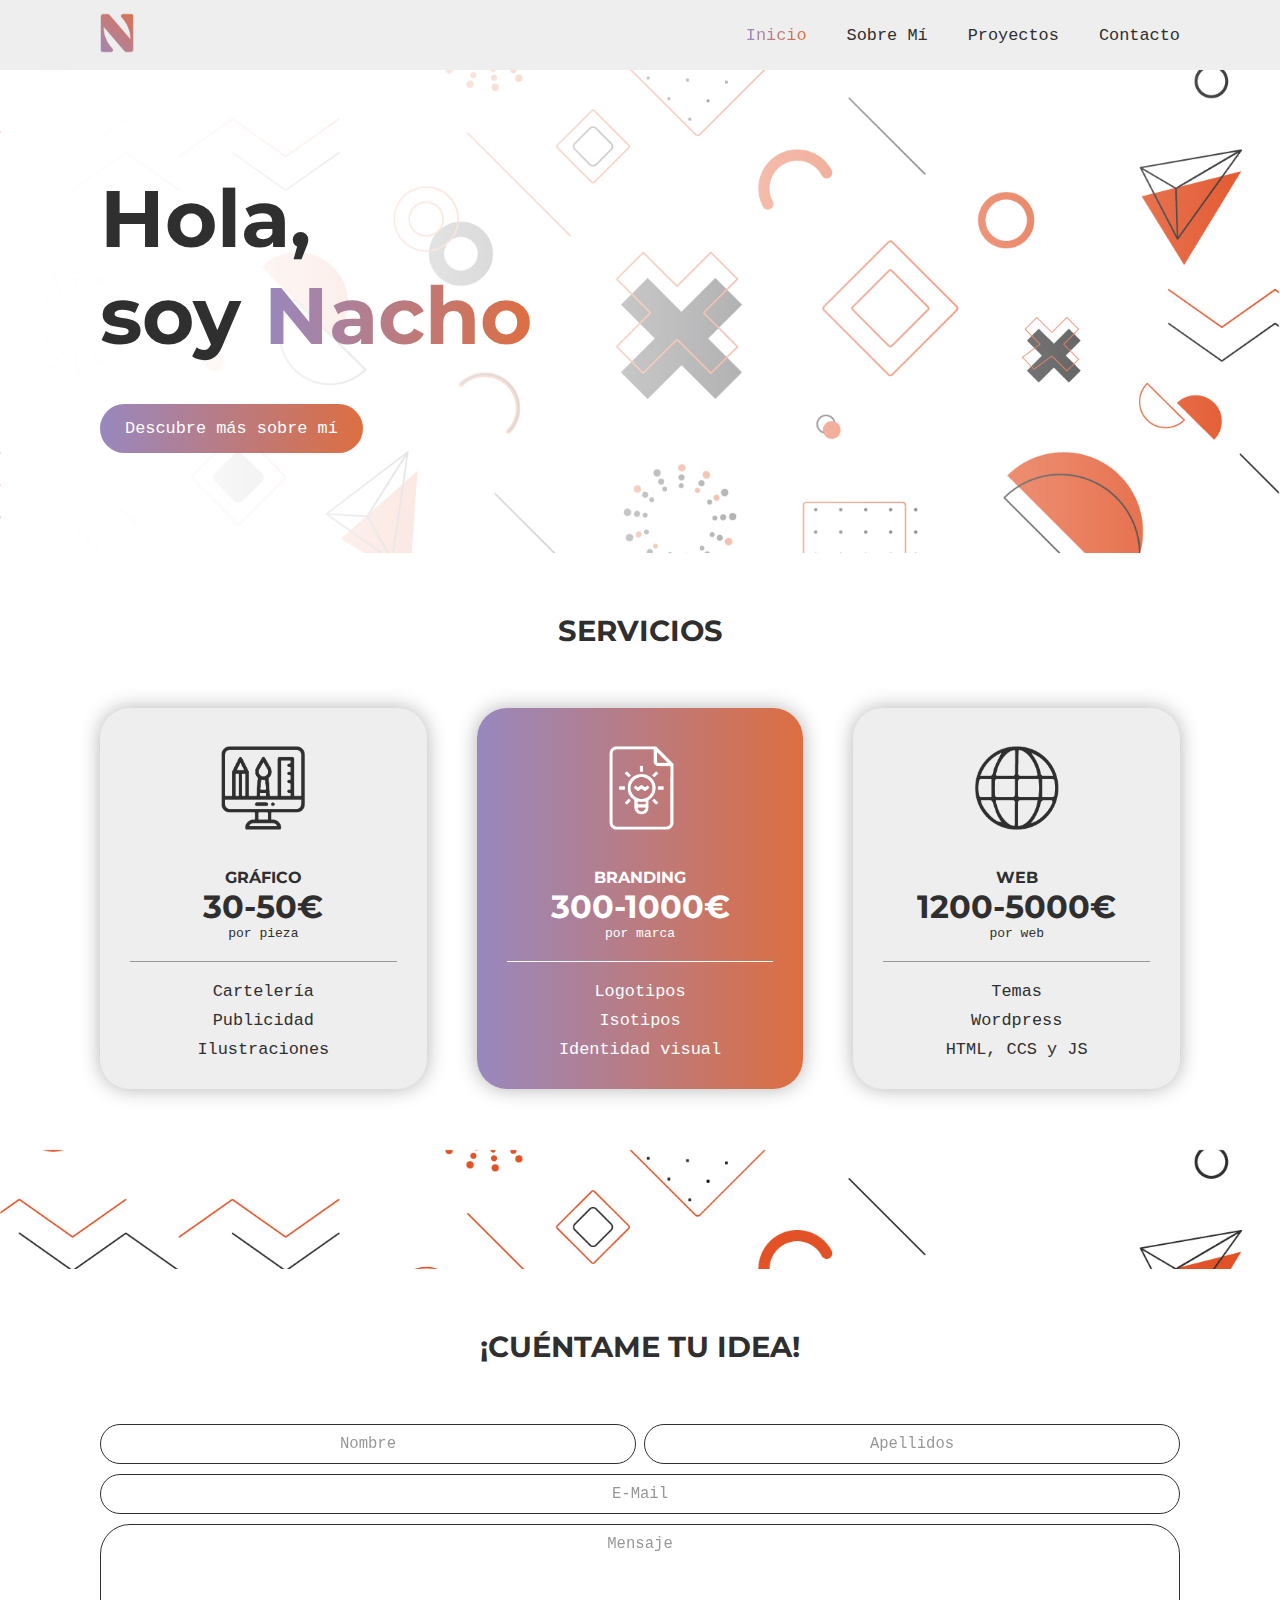
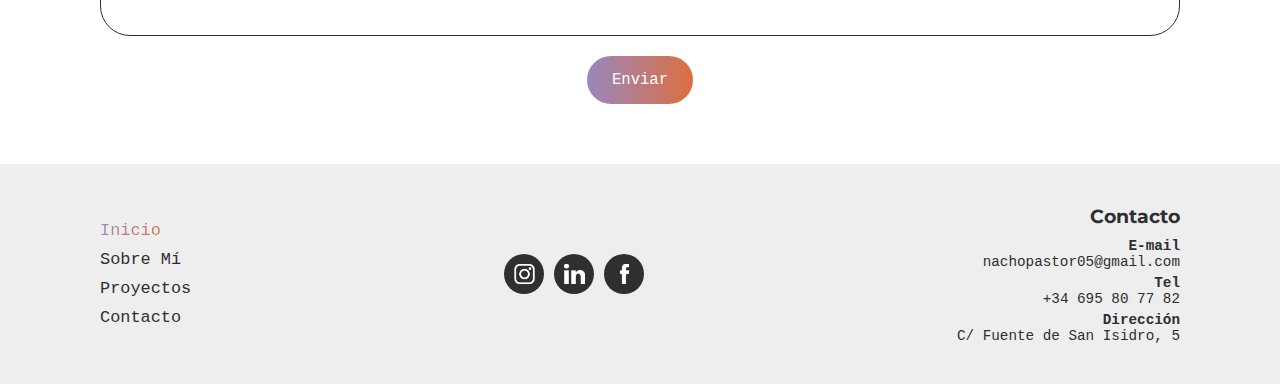
==== index.html @ 2adbc7d2 "portfolio completo" ====
<!DOCTYPE html>
<html>
<head>
	<meta charset="utf-8">
	<meta name="viewport" content="width=device-width, initial-scale=1"> <!-- Para poder realizar el responsive -->
	<title>Proyecto</title>
	<link rel="stylesheet" type="text/css" href="css/estilo.css"> <!-- Conexión del HTML con el archivo de estilos CSS -->
	<link rel="preconnect" href="https://fonts.googleapis.com">
	<link rel="preconnect" href="https://fonts.gstatic.com" crossorigin>
	<link href="https://fonts.googleapis.com/css2?family=Montserrat:wght@700&display=swap" rel="stylesheet">
</head>
<body>
	<header> <!-- Este es el header de la web, dónde se encuentran el logotipo (insertado mediante una imagen) y el menú de navegación, que se hace responsive convirtiéndose en menú de hamburguesa -->
		<a href="index.html"><img src="img/logo.png"></a> <!-- Logotipo -->
		<a href="#" class="abrir"> <!-- Botón hamburguesa -->
			<span></span>
			<span></span>
			<span></span>
		</a>
		<nav> <!-- Menú navegación -->
			<a href="#" class="cerrar">x</a> <!-- Botón de cerrar el menú cuando está responsive -->
			<ul> <!-- Lista con enlaces a las páginas de la web -->
				<li><a href="index.html" class="activa">Inicio</a></li>
				<li><a href="sobre-mi.html">Sobre Mí</a></li>
				<li><a href="proyectos.html">Proyectos</a></li>
				<li><a href="contacto.html">Contacto</a></li>
			</ul>
		</nav>
	</header>
	<section class="seccion1-inicio"> <!-- 1ª sección de la página "Inicio". Sobre mí -->
		<h1>Hola,<br>soy <span>Nacho</span></h1> <!-- Título de la sección con un span para darle otro color -->
		<a href="sobre-mi.html" class="boton">Descubre más sobre mí</a> <!-- Botón que redirecciona a la página "Sobre mí" -->
	</section>
	<section class="seccion2-inicio"> <!-- 2ª sección de la página "Inicio". Servicios -->
		<h2>Servicios</h2> <!-- Título de la sección -->
		<div class="cartas"> <!-- Caja que contiene las cartas de servicios -->
			<div class="carta"> <!-- Carta de servicio -->
				<img src="img/diseno-grafico.png"> <!-- Icono del servicio -->
				<h4>Gráfico</h4> <!-- Título del servicio -->
				<h1>30-50</h1> <!-- Precio del servicio. En el css se ha añadido un pseudoelemento para añadir el símbolo "€" -->
				<p>por pieza</p> <!-- Texto aclaratorio del precio -->
				<ul> <!-- Lista de posibles tareas a realizar en el servicio -->
					<li>Cartelería</li>
					<li>Publicidad</li>
					<li>Ilustraciones</li>
				</ul>
			</div>
			<div class="carta destacado"> <!-- Carta de servicio destacado -->
				<img src="img/branding.png"> <!-- Icono del servicio -->
				<h4>Branding</h4> <!-- Título del servicio -->
				<h1>300-1000</h1> <!-- Precio del servicio. En el css se ha añadido un pseudoelemento para añadir el símbolo "€" -->
				<p>por marca</p> <!-- Texto aclaratorio del precio -->
				<ul> <!-- Lista de posibles tareas a realizar en el servicio -->
					<li>Logotipos</li>
					<li>Isotipos</li>
					<li>Identidad visual</li>
				</ul>
			</div>
			<div class="carta">
				<img src="img/web.png"> <!-- Icono del servicio -->
				<h4>Web</h4> <!-- Título del servicio -->
				<h1>1200-5000</h1> <!-- Precio del servicio. En el css se ha añadido un pseudoelemento para añadir el símbolo "€" -->
				<p>por web</p> <!-- Texto aclaratorio del precio -->
				<ul> <!-- Lista de posibles tareas a realizar en el servicio -->
					<li>Temas</li>
					<li>Wordpress</li>
					<li>HTML, CCS y JS</li>
				</ul>
			</div>
		</div>
	</section>
	<section class="seccion3-inicio"></section> <!-- 3ª sección de la página "Inicio". Actúa de separador entre la sección 2 y 4 -->
	<section class="seccion4-inicio"> <!-- 4ª sección de la página "Inicio". Contacto -->
		<h2>¡Cuéntame tu idea!</h2> <!-- Título de la sección -->
		<form action="#" method="GET"> <!-- Formulario de contacto -->
			<input type="text" name="nombre" placeholder="Nombre"> <!-- Celda de texto para poner el nombre -->
			<input type="text" name="apellidos" placeholder="Apellidos"> <!-- Celda de texto para poner los apellidos -->
			<input type="text" name="correo" placeholder="E-Mail"> <!-- Celda de texto para ponerl el e-mail -->
			<textarea name="mensaje" placeholder="Mensaje" rows="5"></textarea> <!-- Celda de texto más grande para escribir el mensaje -->
			<input type="submit" value="Enviar" class="boton"> <!-- Botón de enviar formulario (no funcionable). Le he puesto la clase "boton" para que tenga el mismo aspecto que el botón de la sección 1 -->
		</form>
	</section>
	<footer> <!-- Este es el footer de la web, dónde se encuentran el menú de navegación, iconos de redes sociales y los datos de contacto -->
		<nav> <!-- Menú navegación -->
			<ul> <!-- Lista con enlaces a las páginas de la web -->
				<li><a href="index.html" class="activa">Inicio</a></li>
				<li><a href="sobre-mi.html">Sobre Mí</a></li>
				<li><a href="proyectos.html">Proyectos</a></li>
				<li><a href="contacto.html">Contacto</a></li>
			</ul>
		</nav>
		<div class="redes"> <!-- Iconos de las redes sociales -->
			<a href="#"><img src="img/instagram.png"></a>
			<a href="#"><img src="img/linkedin.png"></a>
			<a href="#"><img src="img/facebook.png"></a>
		</div>
		<div class="contacto"> <!-- Widget de datos de contacto -->
			<h3>Contacto</h3> <!-- Título del widget -->
			<p><span>E-mail</span><br>nachopastor05@gmail.com</p> <!-- He puesto la etiqueta "span" en los tres párrafos para poner en negrita lo que haya dentro. La etiqueta "br" es para hacer un salto de línea -->
			<p><span>Tel</span><br>+34 695 80 77 82</p>
			<p><span>Dirección</span><br>C/ Fuente de San Isidro, 5
		</div>
	</footer>

	<script src="js/funciones.js"></script> <!-- Conexión del HTML con el archivo de funciones JS -->
</body>
</html>
---- css/estilo.css ----
*{ /* Estilo para comenzar el diseño sin margenes ni paddings en la página */
	margin: 0;
	padding: 0;
}

/* General para todas las páginas. */

html,body{ /* Este código es para arreglar un problema que se genera cuando inspecciono en el navegador. El problema consiste en que se me genera una franja blanca a la derecha cuando redimensiono la pantalla */
	width: 100%;
	overflow-x: hidden;
}
body{
	display: flex; /* Propiedad para maquetar el  contenido de las páginas */
	flex-direction: column; /* Cambio la dirección de FLEX para que el contenido fluya verticalmente */
	font-family: monospace; /* Determino la tipografía para mi contenido */
	margin-top: 70px; /* Pongo un margen superior igual a la altura del header ya que, el header, al estar en "position: fixed;", se superpone al contenido del body */
}
h1,h2,h3,h4,h5,h6{ /* Determino tipografía y el color para los títulos */
	font-family: 'Montserrat', sans-serif;
	color: #2F2F30;
}
p,li{ /* Determino el color para los párrafos */
	color: #2F2F30;	
}
h2{ /* Defino las propiedades para el H2 ya que será usado para el título de las secciones */
	font-size: 1.8em; /* Cambio el tamaño de letra */
	text-transform: uppercase; /* Pongo todo el texto en mayúsculas, independientemente de como esté escrito en el documento HTML */
	text-align: center; /* Alineo el título al centro */
	margin-bottom: 60px; /* Establezco un espacio inferior para separarlo del elemento que se coloque debajo */
}
header{
	position: fixed; /* Fijo el header para que cuando haga scroll fluya con la página */
	top: 0; /* Lo pego a la parte superior de la ventana */
	right: 0; /* Lo pego a la derecha de la ventana */
	left: 0; /* Lo pego a la izquierda de la ventana */
	display: flex; /* Posiciono los elementos del header en una caja flexible en horizontal (teniendo en cuenta que el valor por defecto de "flex-direction" es "row") */
	justify-content: space-between; /* Separo los elementos para que se me peguen a los laterales */
	align-items: center; /* Centro los elementos en función a "y", es decir, según la altura del header */
	padding: 0 100px; /* Separo los elementos, nada arriba y abajo, y 100px a los laterales */
	height: 70px; /* Le doy una altura al header */
	background-color: #eee; /* Le pongo un color de fondo al header */
	z-index: 1; /* Esto posiciona el header por encima de cualquier elemento para que el contenido de las secciones no se superponga a él */
}
header img{ /* Le doy un alto a la imagen del header, que es el logo de la web */
	height: 40px;
}
header ul{ /* Posiciono la lista del menú del header en horizontal y elimino los puntos de la lista (su estilo por defecto) */
	display: flex;
	list-style: none;
}
header li:not(:last-child){ /* Pongo un margen a la derecha de cada elemento del menú, menos en el último porque no tiene ningún elemento a su derecha */
	margin-right: 40px;
}
header nav a,footer nav a{ /* Tanto a los enlaces del menú de navegación del header como del footer, les quito el subrayado que viene por defecto y les adjudico un color y un tamaño de letra */
	text-decoration: none;
	color: #2F2F30;
	font-size: 1.3em;
}
header nav a:hover,footer nav a:hover,.activa{ /* Cuando el cursor enté encima de cada uno de los enlaces del menú, el texto cambiará de color a un gradiente. También se ha añadido la clase activa para que cambie el color del enlace del navegador del header y del footer cuando se navegue a una página */
    background-image: linear-gradient(to left,#DD6E41,#9888BF);
 	-webkit-background-clip: text; 
  	color: transparent;  
}
.abrir, .cerrar{ /* Para que el menú hamburguesa y la "X" que cierra el menú no se vean hasta que la pantalla no sea menor que la indicada en el responsive */
	display: none;
}
footer{
	display: flex; /* Posiciono los elemetos del footer en horizontal */
	justify-content: space-between; /* Distribuyo los elementos uniformemente: al principio, en el centro y al final del contenedor flex */
	align-items: center;  /* Centro los elementos en función a "y", es decir, según la altura del footer */
	padding: 0 100px; /* Separo los elementos, nada arriba y abajo, y 100px a los laterales */
	height: 220px; /* Le doy una altura al footer */
	background-color: #eee; /* Pongo un color de fondo para el footer */
}
footer ul{ /* Elimino los puntos de la lista que salen por defecto */
	list-style: none;
}
footer li:not(:last-child){ /* Pongo un margen debajo de cada elemento del menú del header, menos en el último porque no tiene ningún elemento debajo */
	margin-bottom: 10px;
}
footer .redes{ /* Posiciono los iconos de las redes sociales en horizontal */
	display: flex;
}
footer .redes a{ /* Estilizo cada uno de los enlaces */
	height: 40px; /* Le doy un alto */
	width: 40px; /* Le doy lo mismo de ancho que de alto para hacer un cuadrado */
	border-radius: 50%; /* Redondeo los bordes a un 50% para que me quede un círculo perfecto */
	background-color: #2F2F30; /* Le pongo un color de fondo */
	position: relative; /* Lo posiciono en "relative" para despues posicionar en "absolute" el icono que corresponda en relación a este elemento  */
}
footer .redes a:not(:last-child){ /* Pongo un margen a la derecha de cada enlace, menos en el último porque no tiene ningún elemento a su derecha */
	margin-right: 10px;
}
footer .redes a:hover{ /* Cambio el color de fondo del enlace al poner el cursor encima */
	background: linear-gradient(to left,#DD6E41,#9888BF);
}
footer .redes img{
	position: absolute; /* Posiciono los iconos en función del elemento inmediato superior con "position: relative" */
	top: 10px; /* Lo separo 10px por arriba */
	left: 10px; /* Lo separo 10px por la izquierda */
	height: 20px; /* Le doy una altura al icono */
}
.contacto{ /* Alineo a la derecha el widget de "Contacto" */
	text-align: right;
}
.contacto h3{ /* Le doy un tamaño al título y un margen inferior para separarlo del elemento que vaya debajo */
	font-size: 1.2em;
	margin-bottom: 10px;
}
.contacto p{ /* Cambio el tamaño de letra de los párrafos del widget de contacto */
	font-size: 1.1em;
}
.contacto p:not(:last-child){ /* Separo los párrafos por abajo del widget de contacto menos del último */
	margin-bottom: 5px;
}
.contacto span{ /* Pongo en negrita el texto en "span" del widget de contacto */
	font-weight: bold;	
}

/* Fin general para todas las páginas. */

/* A partir de aquí no voy a describir todas las propiedades, pues ya ha quedado claro para que sirven en las líneas anteriores */

/* Página Inicio --> index.html */

.seccion1-inicio{ /* Estilizo la 1ª sección de la página */
	background-image: url("../img/sobre-mi.jpg"); /* Pongo una imagen de fondo */
 	background-size: cover; /* Para que la imagen cubra todo el espacio de la sección */
 	background-position: center; /* Posiciono la imagen al centro */
	padding: 100px 100px; /* Separo los elementos 60px arriba y abajo y 100px a los laterales */
}
.seccion1-inicio h1{ /* Le doy un tamaño al título de la sección y pongo un espacio por abajo */
	font-size: 5em;
	margin-bottom: 40px;
}
.seccion1-inicio h1 span{ /* Cambio el color del texto que está dentro del "span" del H1 */
	background-image: linear-gradient(to left,#DD6E41,#9888BF);
 	-webkit-background-clip: text; 
  	color: transparent; 
}
.boton{ /* Estilizo los elementos con la clase "boton" */
	display: inline-block;
	background: linear-gradient(to left,#DD6E41,#9888BF);
	padding: 15px 25px;
	border-radius: 30px;
	text-decoration: none;
	font-size: 1.3em;
	color: white;
	transition: transform 0.5s; /* Tiempo que tardará en cambiar la propiedad "transform" indicada en ".boton:hover" */
}
.boton:hover{ /* Estilizo el botón cuando el cursor esté encima */
	background: transparent;
	box-shadow: inset 0 0 0 2px #2F2F30; /* Le he puesto un borde de 2px con esta propiedad para que me lo coloque por dentro del elemento */
	font-weight: bold;
	color: #2F2F30;
	transform: scale(0.9); /* Escalo el botón a un tamaño 0.9 veces el inicial */
}
.seccion2-inicio,.seccion3-inicio,.seccion4-inicio{ /* Establezco un padding a la 2ª,3ª y 4ª sección de la página */
	padding: 60px 100px;
}
.cartas{ /* Distribuyo el espacio de las cartas de la 2ª sección */
	display: flex;
	justify-content: space-evenly;
	align-items: center;
}
.carta{ /* Estilizo y distribuyo el contenido de cada carta */
	display: flex;
	flex-direction: column;
	justify-content: space-between;
	align-items: center;
	width: 100%;
	border-radius: 30px;
	background-color: #eee;
	padding: 30px;
	text-align: center;
	box-shadow: 0 0 20px 0 rgba(0, 0, 0, 0.3); /* Pongo una sombra exterior a las cartas con una expansión de 20px y un color negro con opacidad al 30% */
}
.carta img{ /* Le doy un tamaño y un margen inferior al icono de la carta */
	height: 100px;
	margin-bottom: 30px;
}
.carta ul{ /* Estilizo la lista del interior de la carta */
	border-top: 1px solid #999; /* Genero una linea superior para separar el contenido */
	list-style: none;
	padding-top: 20px;
	width: 100%;
	font-size: 1.3em;
}
.carta h4{ /* Estilizo el título de la carta */
	font-size: 1em;
	text-transform: uppercase;
}
.carta h1::after{ /* Añado el símbolo de euro con un pseudoelemento después del título que contiene el precio */
	content: "€";
}
.carta p{ /* Separo los párrafos de la carta */
	margin-bottom: 20px;
}
.carta li:not(:last-child){ /* Separo por abajo los elementos de la lista menos el último */
	margin-bottom: 10px;
}
.destacado{ /* Clase creada para la carta que contiene el servicio más destacado */
	background: linear-gradient(to left,#DD6E41,#9888BF);
	margin: 0 50px;
}
.destacado h1,.destacado h4,.destacado p,.destacado li{ /* Cambio el color de los textos de la clase "destacado" */
	color: #fff;
}
.destacado ul{
	border-top: 1px solid #fff; /* Genero una linea superior de color blanco para separar el contenido */
}
.seccion3-inicio{ /* Estilizo la 3ª sección de la página */
	background-image: url("../img/separador.jpg"); /* Pongo una imagen de fondo */
 	background-size: cover; /* Para que la imagen cubra todo el espacio de la sección */
}
form{ /* Estilizo el formulario que se encuentra en la 4ª sección de la página "Inicio" y en la página "Contacto" */
	display: flex;
	justify-content: space-between;
	flex-wrap: wrap; /* Indica que puede haber cambio de línea. Los elementos flex aparecen colocados en varias líneas */
	width: 100%;
	margin: 0 auto; /* Centro el formulario en el centro */
}
input,textarea{ /* Establezco una tipografía para los textos de las celdas del formulario */
	font-family: monospace;
}
input[type="text"],textarea{ /* Estilizo las celdas del formulario */
	padding: 10px;
	border: 1px solid #2F2F30;
	border-radius: 30px;
	width: calc(50% - 26px);
	text-align: center;
	font-size: 1.2em;
	color: #2F2F30;
}
input[type="text"]:nth-child(3), textarea{ /* Cambio el ancho y el margen superior de la celda del e-mail y del mensaje */
	margin-top: 10px;
	width: 100%;
}
textarea{
	margin-bottom: 20px; /* Separo 20px la celda del mensaje del botón de "enviar" */
	resize: none; /* Para que no se pueda redimensionar el cuadro de texto del mensaje */
}
input[type="submit"]{ /* Estilizo el botón de enviar del formulario */
	border: 0; /* Le quito el borde que viene por defecto */
	font-size: 1.2em;
	color: white;
	margin: 0 auto;
}
input[type="submit"]:hover{ /* Estilizo el texto para cuando el cursor esté encima */
	color: #2F2F30;
	font-weight: bold;
	cursor: pointer;
}
input::placeholder,textarea::placeholder{ /* Le doy un color y opacidad al 50% al placeholder */
	color: #2F2F30;
	opacity: 0.5;
}

/* Fin Página Inicio */

/* Página Sobre Mí */

.seccion1-sobre-mi{ /* Pongo el padding de la sección */
	padding: 60px 100px;
}
.seccion1-sobre-mi div{
	width: 70%; /* El contenedor ocupará el 70% del ancho de su padre (.seccion1-sobre-mi) */
	margin: 0 auto; /* Pongo el contenedor en el centro */
}
.seccion1-sobre-mi h1{ /* Estilizo el título */
	font-size: 3em;
	margin-bottom: 40px;
}
.seccion1-sobre-mi p{ /* Estilizo los párrafos */
	font-size: 1.3em;
	line-height: 25px;
	margin-bottom: 20px;
}
.seccion1-sobre-mi img{ /* Establezco el ancho de las imagenes y pongo padding para separarlo del texto */
	width: 100%;
	margin: 10px 0 30px;
}

/* Fin Página Sobre Mí */

/* Página Proyectos */

.galeria{ /* Clase aplicada al "div" que contiene todas las iámgenes de la galería */
	width: calc(100% - 200px); /* Le resto 200px para respetar el padding de 100px por cada lado */
	margin: 50px auto;
	display: grid; /* Para trabajar más cómodo el espacio de la galería con una cuadrícula */
	grid-template-columns: repeat(4, auto); /* 4 columnas del mismo ancho repartidas en el espacio horizontal establecido por la propiedad "width" */
	grid-gap: 10px; /* Espaciado entre las columnas y las filas */
}
.galeria a{ /* Hace referencia a cada uno de los cuadros que contienen las imagenes y el cuadro de texto. Le pongo "relative" para que haga de padre del "div" que contiene información de la imagen, el cual llevará "position: absolute" */
	position: relative;
}
.galeria img{
	
}
.galeria div{ /* Cuadro de texto con información de la imagen */
	display: none; /* Escondo el cuadro de texto */
	position: absolute; /* Para posicionarlo en referencia a su padre (.galeria a) */
	text-align: center; /* Centro los textos */
	/* Posiciono el cuadro de texto en el centro de la imagen */
	top: 50%;
	left: 50%;
	transform: translate(-50%,-50%);
}
.galeria h3{
	font-size: 2.5vw; /* Pongo la medida en vw para que fluya a medida que la pantalla sea más pequeña */
	text-transform: capitalize; /* La primera letra de cada palabra en mayúscula */
	margin-bottom: 20px;
	/* Le pongo un color gradiente al título del cuadro de texto */
	background-image: linear-gradient(to left,#DD6E41,#9888BF);
 	-webkit-background-clip: text; 
  	color: transparent;
 }
 .galeria p{ /* Estilizo el párrafo */
	font-size: 1vw;
 	font-weight: bold;
 	text-transform: uppercase;
 }
.galeria a:hover div{ /* Cuando paso el cursor por encima de la imagen, aparece el cuadro de texto anterior */
	display: block;
}
.galeria img{ /* Establezco el tamaño de las imágenes y aplico un tiempo de transición para que cambie la opacidad (siguiente regla) */
	display: block;
	width: 100%;
	transition: opacity 0.7s;
}
.galeria a:hover img{ /* Cuando pasa el ratón por encima de los enlaces, las imágenes pasarán a verse con un 20% de opacidad */
	opacity: 20%;
}
.modal{ /* Clase aplicada a la caja de luz al clicar encima de una imagen */
	position: fixed; /* La posiciono en función de la ventana del navegador */
	/* Hago que ocupe toda la ventana, de alto y de ancho */
	top: 0;
	left: 0;
	width: 100%;
	height: 100vh;
	background-color: rgba(0, 0, 0, 0.7); /* Pongo un color de fondo con opacidad para que se vea lo que hay detrás */
	display: none; /* Lo escondo. Su funcionalidad está descrita en el script de la página "Proyectos" */
	/* Coloco los elementos en el centro de la pantalla */
	justify-content: center;
	align-items: center;
	z-index: 2; /* Esto posiciona las imágenes de caja de luz por encima de cualquier elemento, incluido el header, al que le habíamos puesto "z-index: 1". Por eso ahora ponemos "z-index: 2;" */
}
.visible{ /* Clase que se añade al "div" que contiene la modal mediante JavaScript para que la esta sea visible */
	display: flex;
}
.modal a{ /* Estos enlaces hacen referencia a las flechas para pasar las imágenes */
	color: white;
	text-decoration: none;
	font-size: 6em;
	margin: 0 10px;
}
.modal img{ /* Establezco el alto de la imagen modal */
		height: 70%;
	}

/* Fin Página Proyectos */

/* Responsive */

@media screen and (max-width: 1000px){ /* Reglas para cuando la ventana o pantalla del dispositivo tenga un ancho máximo de 1000px */
	.cartas{
		flex-direction: column; /* Direcciono las cartas de la sección de servicios en columnas */
		width: 50% /* Pra que ocupen la mitad del ancho de la pantalla */
		margin: 0 auto; /* Para centrarlo horizontalmente */
	}
	.destacado{ /* Quito el margen lateral y pongo margen superior para separar las cartas */
		margin: 50px 0;
	}
	.seccion1-sobre-mi div{ /* Cambio el ancho del "div" que contiene la información de la página "Sobre mi" */
		width: 80%;
	}
	.galeria{ /* Cambio el número de columnas de la galería de la página "Proyectos" */
	grid-template-columns: repeat(3, auto);
	}
	.galeria h3{
		font-size: 3vw; /* Cambio el tamaño de letra */
	 }
	 .galeria p{ /* Cambio el tamaño de letra */
		font-size: 1.5vw;
	 }
}
@media screen and (max-width: 850px){ /* Reglas para cuando la ventana o pantalla del dispositivo tenga un ancho máximo de 850px */
	header,footer{ /* Ahora el padding lateral del header y del footer es de 50px */
		padding: 0 50px;
	}
	header nav{ /* Cambio el estilo del navegador del header para el menú hamburguesa */
		position: fixed;
		top: 0;
		right: -258.66px; /* Escondo a la derecha el menú */
		padding: 90px 80px 100vh 50px;
		background-color: #eee;
		transition: right 0.8s; /* Establezco un tiempo de 0.8s para cuando la propiedad "rigth" cambie a 0 en la siguiente regla ".desplegado" */
	}
	.desplegado{ /* Clase que se añade al navegador del header cuando se pinche en el botón de hamburguesa (funcionalidad codificada en el archivo .js) */
		right: 0;
	}
	header ul{ /* Cambio la visualizacion de la lista del navegador a "block" (anteriormente estaba en "flex") */
		display: block;
	}
	header li:not(:last-child){ /* Cambio los márgenes de los elementos de la lista del navegador, excepto del ultimo elemento de la lista */
		margin-right: 0;
		margin-bottom: 30px;
	}
	header nav a{ /* Aumento el tamaño de letra de los enlaces del navegador */
		font-size: 2em;
	}
	.abrir{ /* Clase que contiene el botón de hamburguesa y despliega el menú */
		display: block; /* Para que sea visible, ya que antes estaba en "display: none" */
		width: 25px; /* Ancho del botón */
	}
	.abrir span{ /* Cada una de las líneas del botón de hamburguesa */
		display: block; /* "span" por defecto esta en "display: inline", lo cambio a "block" para que me ocupe el ancho de su padre */
		height: 3px; /* Alto de cada una de las líneas */
		background-color: #2F2F30;
	}
	.abrir span:not(:last-child){ /* Añado un margen inferior a las líneas menos a la última */
		margin-bottom: 5px;
	}
	.cerrar{ /* Clase que contiene la "X" que cierra el menú desplegado */
		display: block; /* Para que sea visible, ya que antes estaba en "display: none" */
		position: absolute; /* Para posicionarlo a la distancia que deseo */
		top: 20px;
		right: 50px;
	}
	footer nav{ /* En este ancho de pantalla dejará de verse la navegación en el footer */
		display: none;
	}
	.seccion1-inicio,.seccion4-inicio,.seccion1-sobre-mi{ /* El padding de las secciones pasa a ser de 50px por todos los lados */
		padding: 50px;
	}
	.seccion1-inicio h1{ /* Cambio el tamaño al título de la sección */
		font-size: 4em;
	}
	.seccion2-inicio{ /* Esta sección tiene 80px de padding por cada lado porque las cartas tienen 30px de padding */
		padding: 50px 80px;
	}
	.seccion1-sobre-mi div{ /* Cambio el ancho del "div" que contiene la información de la página "Sobre mi" */
		width: 100%;
	}
	.galeria{ /* La galería de la página "Proyectos" pasa a tener un ancho del 100% menos 50px de cada lado, que sería el padding */
		width: calc(100% - 100px);
	}
	.modal img{ /* Cambio el alto de la imagen modal */
		height: 60%;
	}
	.modal a{ /* Cambio el tamaño de las flechas que pasan las imágenes cuando la modal está activa */
		font-size: 4em;
	}
}
@media screen and (max-width: 700px){ /* Reglas para cuando la ventana o pantalla del dispositivo tenga un ancho máximo de 700px */
	footer{
		flex-direction: column; /* Cambio la dirección de los elementos del footer */
		justify-content: space-evenly; /* Aplico una separación equidistante de los elementos */
		padding: 0; /* Quito el padding */
		height: 300px;
	}
	.contacto h3,.contacto p{ /* Alineo al centro el título y los párrafos del widget de contacto del footer */
		text-align: center;
	}
	.seccion1-sobre-mi h1{ /* Cambio el tamaño del H1 de la página "Sobre mi" */
		font-size: 2.5em;
	}
	.galeria{ /* Cambio el número de columnas de la galería de la página "Proyectos" */
		grid-template-columns: repeat(2, auto);
	}
	.galeria h3{
		font-size: 4vw; /* Cambio el tamaño de letra */
		margin-bottom: 10px;
	 }
	 .galeria p{ /* Cambio el tamaño de letra */
		font-size: 2.5vw;
	 }
	.modal img{
		height: auto; /* Cambio el alto de la imagen modal a "auto" para que no se me deformen las imágenes que no son cuadradas */
		width: 80%; /* Cambio el ancho de la imagen modal */
	}
	.modal a{ /* Cambio el tamaño y el margen de las flechas que pasan las imágenes cuando la modal está activa */
		font-size: 3em;
		margin: 0 5px;
	}
}
@media screen and (max-width: 600px){ /* Reglas para cuando la ventana o pantalla del dispositivo tenga un ancho máximo de 600px */
	.galeria{ /* Cambio el número de columnas de la galería de la página "Proyectos" */
	grid-template-columns: repeat(2, auto);
	}
}
@media screen and (max-width: 500px){ /* Reglas para cuando la ventana o pantalla del dispositivo tenga un ancho máximo de 500px */
	.galeria{ /* Cambio el número de columnas de la galería de la página "Proyectos" */
	grid-template-columns: repeat(1, auto);
	}
	.galeria h3{
		font-size: 7vw; /* Cambio el tamaño de letra */
		margin-bottom: 20px;
	 }
	 .galeria p{ /* Cambio el tamaño de letra */
		font-size: 3.5vw;
	 }
}
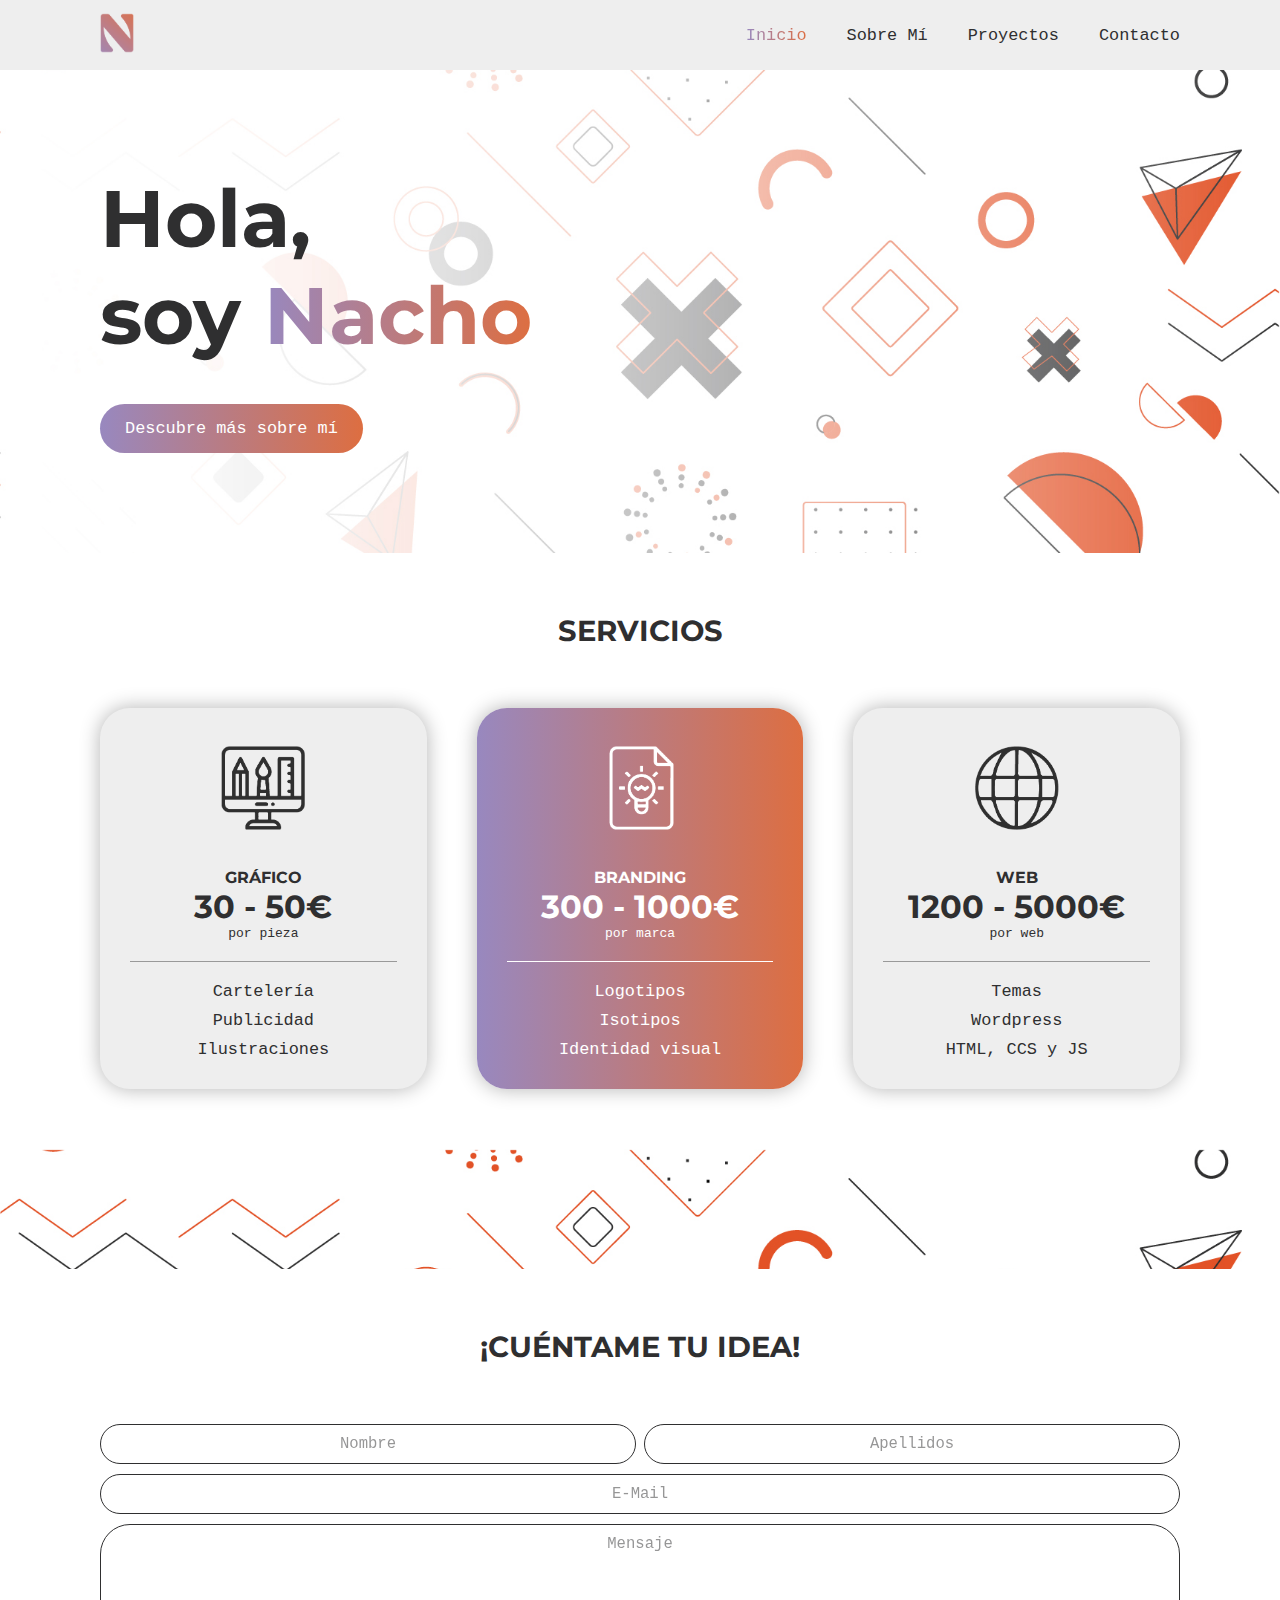
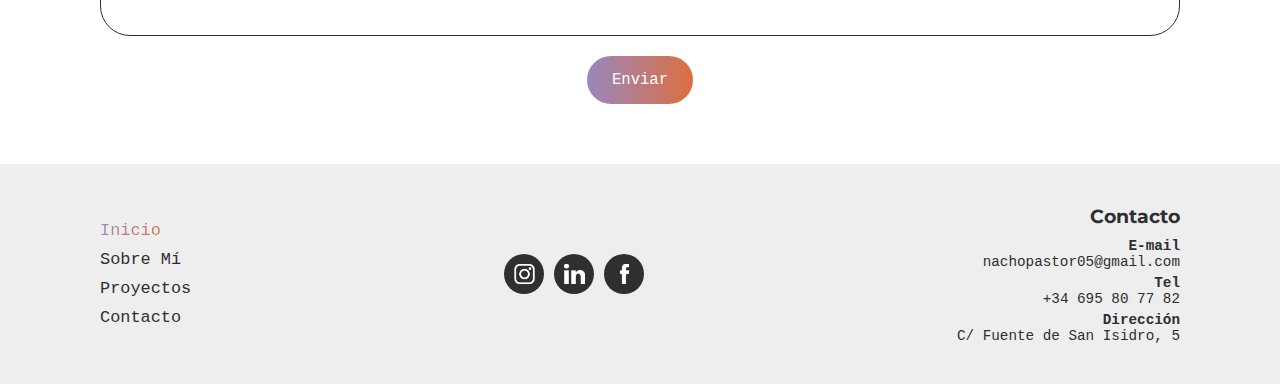
==== commit ef827125: "portfolio" ====
--- a/index.html
+++ b/index.html
@@ -37,7 +37,7 @@
 			<div class="carta"> <!-- Carta de servicio -->
 				<img src="img/diseno-grafico.png"> <!-- Icono del servicio -->
 				<h4>Gráfico</h4> <!-- Título del servicio -->
-				<h1>30-50</h1> <!-- Precio del servicio. En el css se ha añadido un pseudoelemento para añadir el símbolo "€" -->
+				<h1>30 - 50</h1> <!-- Precio del servicio. En el css se ha añadido un pseudoelemento para añadir el símbolo "€" -->
 				<p>por pieza</p> <!-- Texto aclaratorio del precio -->
 				<ul> <!-- Lista de posibles tareas a realizar en el servicio -->
 					<li>Cartelería</li>
@@ -48,7 +48,7 @@
 			<div class="carta destacado"> <!-- Carta de servicio destacado -->
 				<img src="img/branding.png"> <!-- Icono del servicio -->
 				<h4>Branding</h4> <!-- Título del servicio -->
-				<h1>300-1000</h1> <!-- Precio del servicio. En el css se ha añadido un pseudoelemento para añadir el símbolo "€" -->
+				<h1>300 - 1000</h1> <!-- Precio del servicio. En el css se ha añadido un pseudoelemento para añadir el símbolo "€" -->
 				<p>por marca</p> <!-- Texto aclaratorio del precio -->
 				<ul> <!-- Lista de posibles tareas a realizar en el servicio -->
 					<li>Logotipos</li>
@@ -59,7 +59,7 @@
 			<div class="carta">
 				<img src="img/web.png"> <!-- Icono del servicio -->
 				<h4>Web</h4> <!-- Título del servicio -->
-				<h1>1200-5000</h1> <!-- Precio del servicio. En el css se ha añadido un pseudoelemento para añadir el símbolo "€" -->
+				<h1>1200 - 5000</h1> <!-- Precio del servicio. En el css se ha añadido un pseudoelemento para añadir el símbolo "€" -->
 				<p>por web</p> <!-- Texto aclaratorio del precio -->
 				<ul> <!-- Lista de posibles tareas a realizar en el servicio -->
 					<li>Temas</li>
--- a/css/estilo.css
+++ b/css/estilo.css
@@ -376,7 +376,7 @@
 		width: 80%;
 	}
 	.galeria{ /* Cambio el número de columnas de la galería de la página "Proyectos" */
-	grid-template-columns: repeat(3, auto);
+		grid-template-columns: repeat(3, auto);
 	}
 	.galeria h3{
 		font-size: 3vw; /* Cambio el tamaño de letra */
@@ -392,7 +392,7 @@
 	header nav{ /* Cambio el estilo del navegador del header para el menú hamburguesa */
 		position: fixed;
 		top: 0;
-		right: -258.66px; /* Escondo a la derecha el menú */
+		right: -100%; /* Escondo a la derecha el menú */
 		padding: 90px 80px 100vh 50px;
 		background-color: #eee;
 		transition: right 0.8s; /* Establezco un tiempo de 0.8s para cuando la propiedad "rigth" cambie a 0 en la siguiente regla ".desplegado" */
